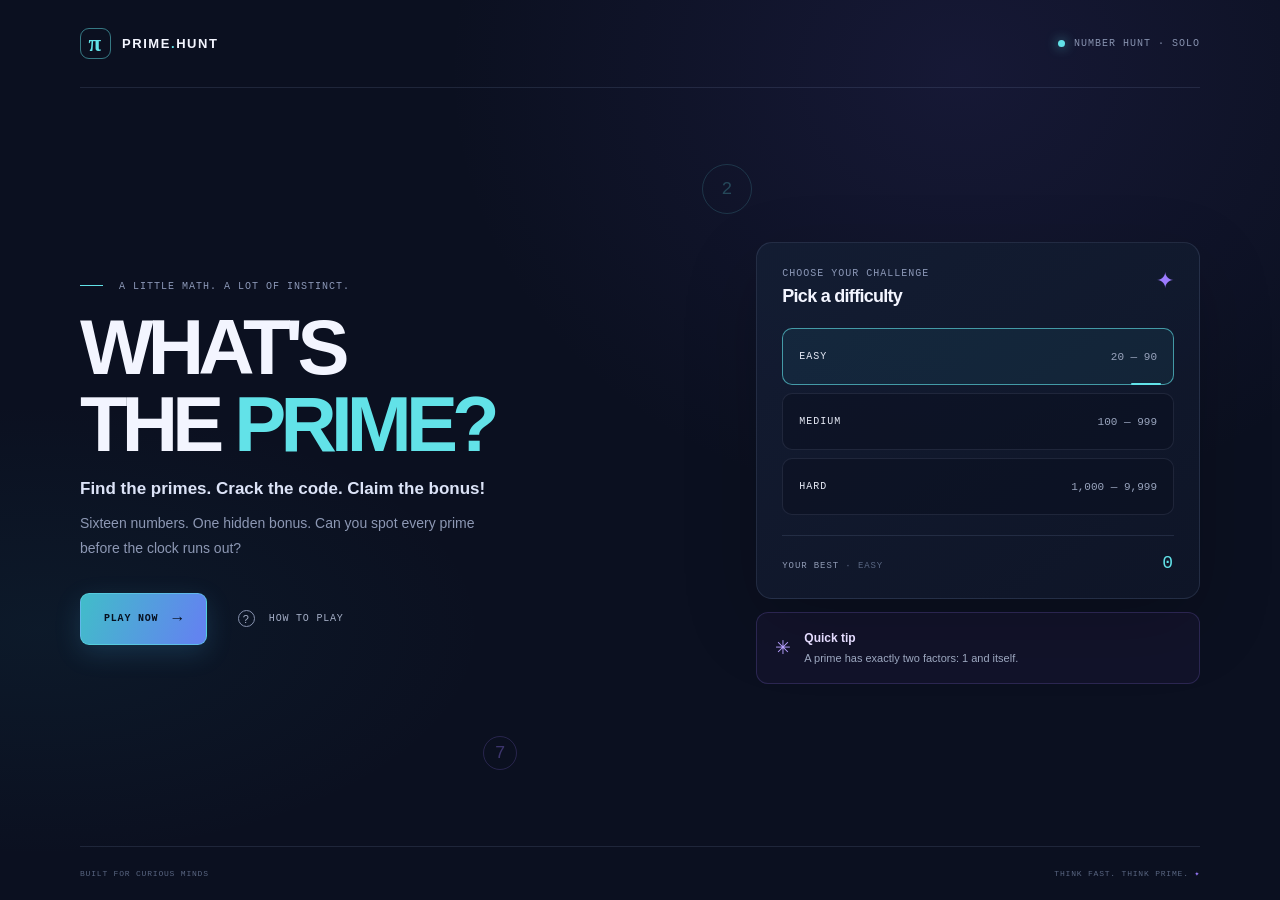
==== main.html @ 004cfb6c "Initial commit" ====
<!doctype html>
<html lang="en">
  <head>
    <meta charset="utf-8">
    <meta http-equiv="refresh" content="0; url=index.html">
    <meta name="viewport" content="width=device-width, initial-scale=1">
    <title>What's the Prime?</title>
  </head>
  <body>
    <p>Opening <a href="index.html">What's the Prime?</a>…</p>
  </body>
</html>
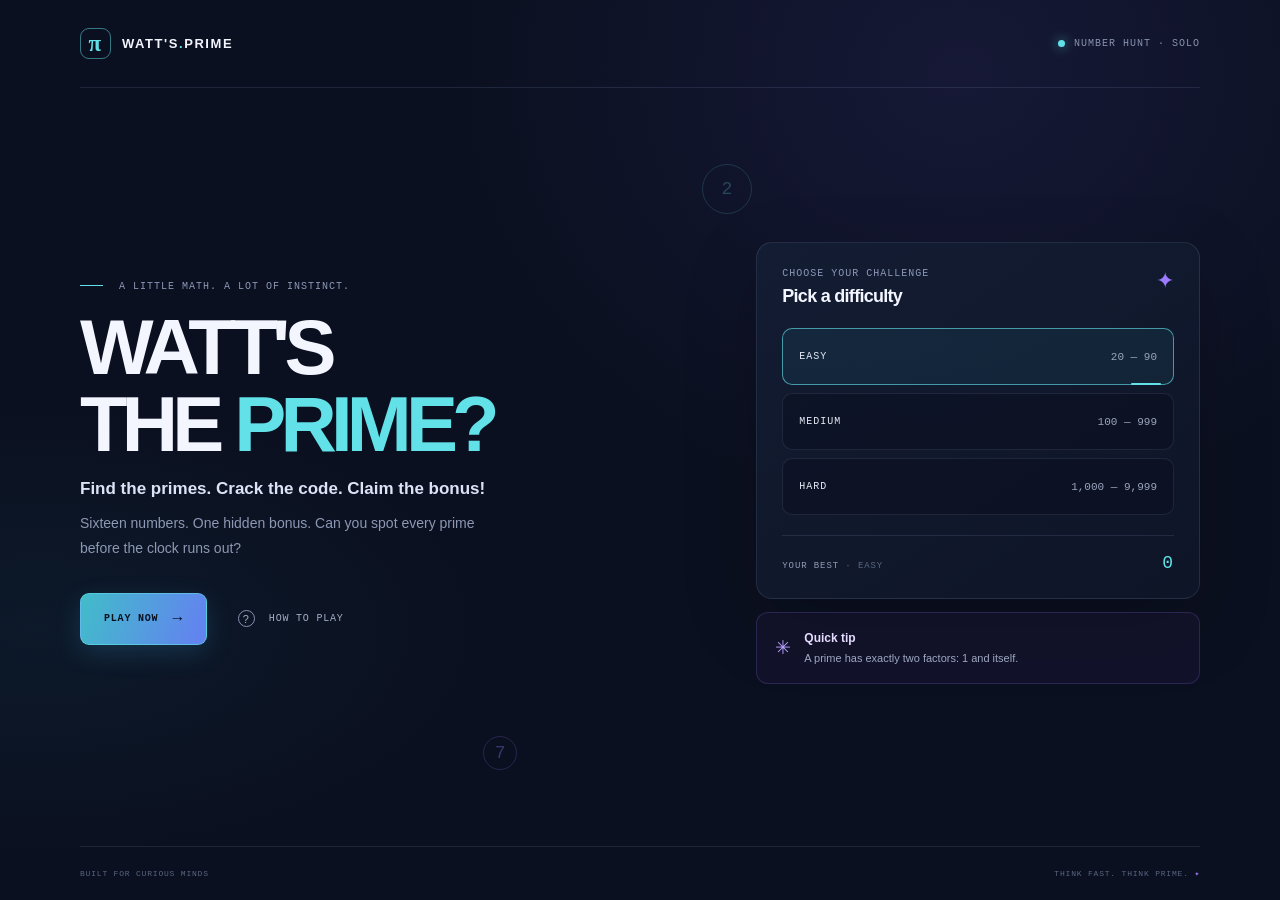
==== commit 72f476a6: "Update name" ====
--- a/main.html
+++ b/main.html
@@ -4,9 +4,9 @@
     <meta charset="utf-8">
     <meta http-equiv="refresh" content="0; url=index.html">
     <meta name="viewport" content="width=device-width, initial-scale=1">
-    <title>What's the Prime?</title>
+    <title>Watt's the Prime</title>
   </head>
   <body>
-    <p>Opening <a href="index.html">What's the Prime?</a>…</p>
+    <p>Opening <a href="index.html">Watt's the Prime</a>…</p>
   </body>
 </html>
